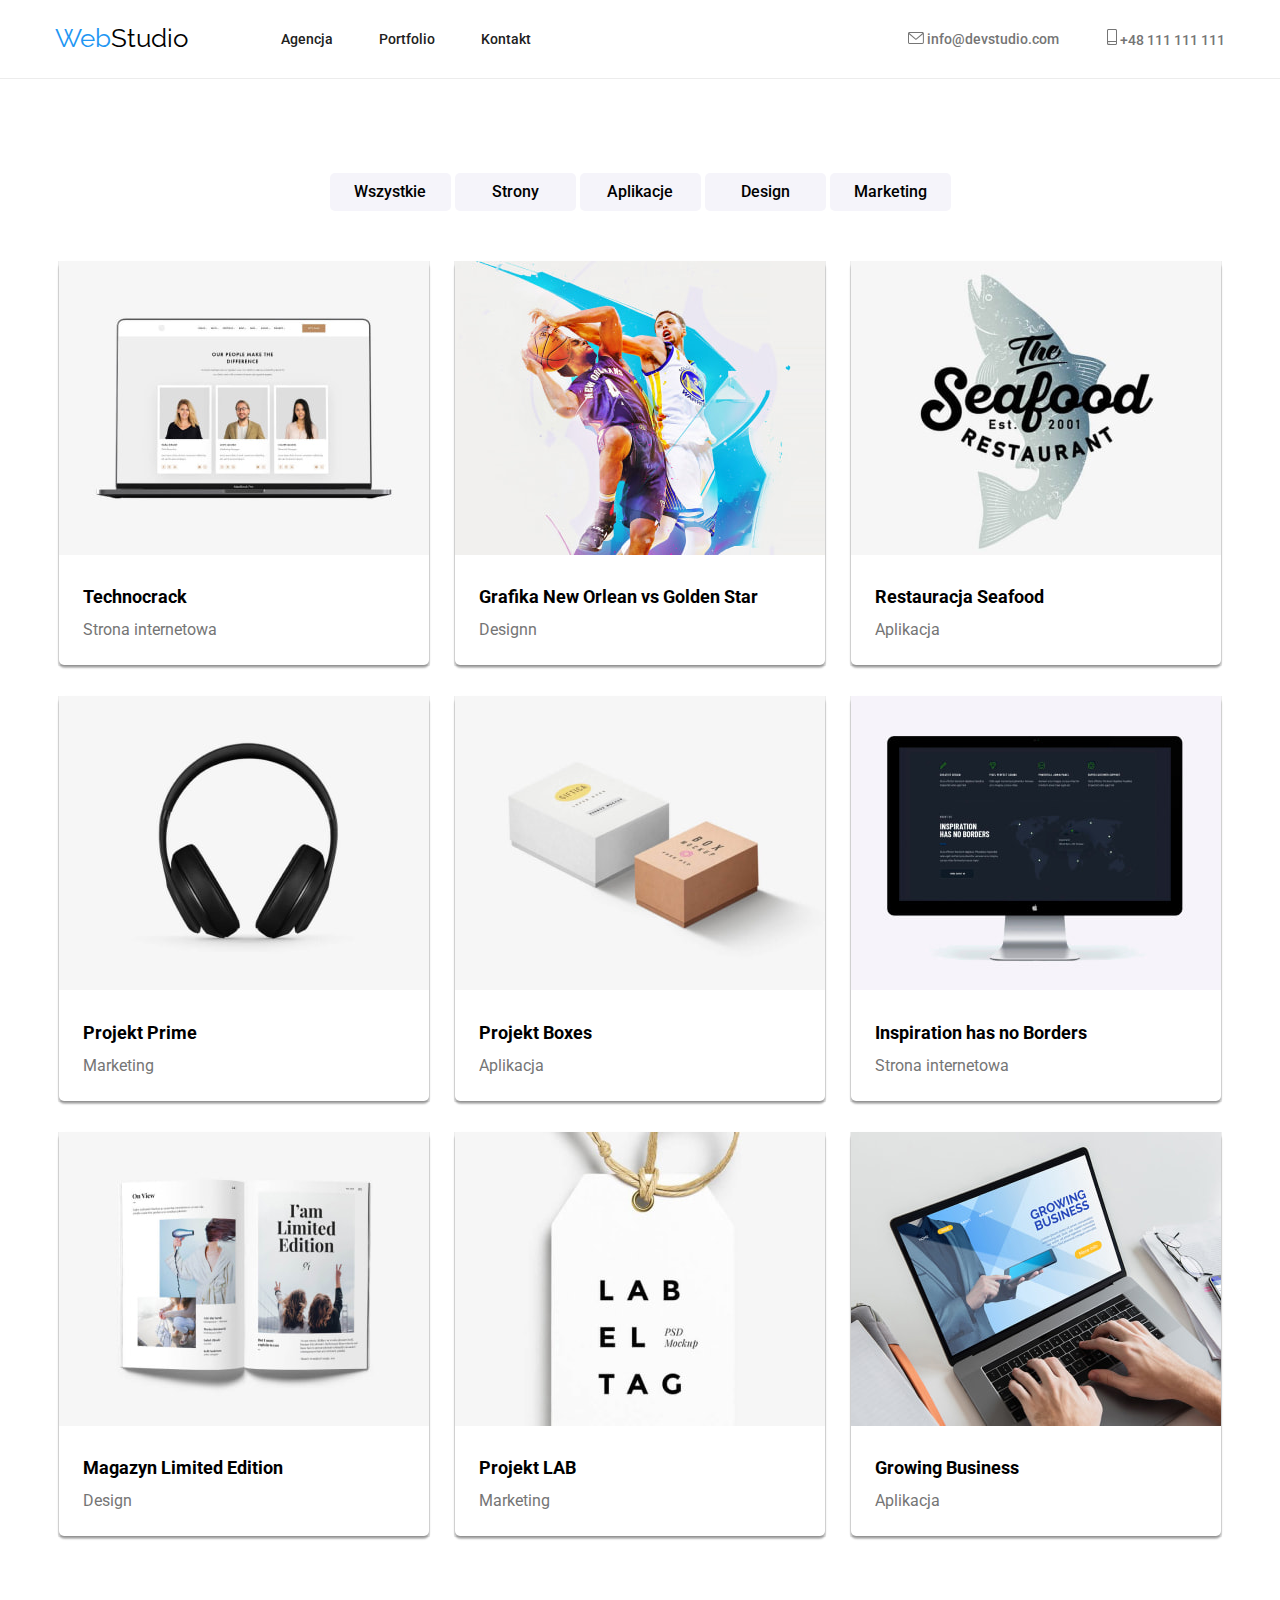
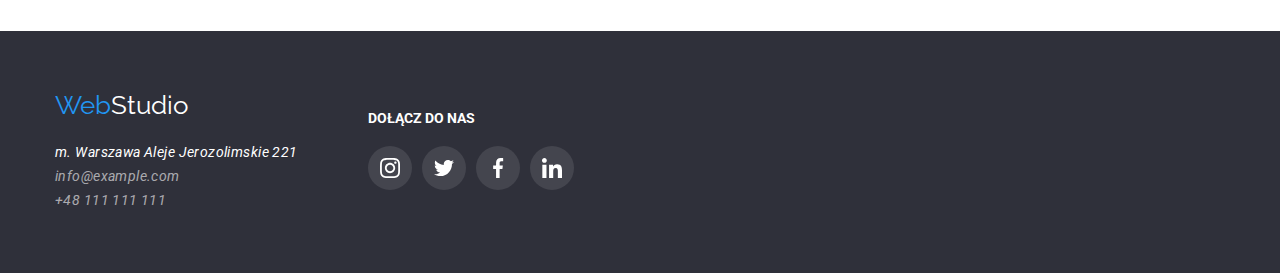
==== portfolio.html @ dc593425 "clone from 04" ====
<!DOCTYPE html>
<html lang="pl">
  <head>
    <title>Portfolio</title>
    <meta charset="UTF-8" />
    <meta http-equiv="X-UA-Compatible" content="IE=edge" />
    <meta name="viewport" content="width=device-width, initial-scale=1.0" />
    <meta name="description" content="WebStudio" />
    <link
      rel="stylesheet"
      href="https://cdnjs.cloudflare.com/ajax/libs/modern-normalize/1.0.0/modern-normalize.min.css"
    />
    <link rel="stylesheet" href="./css/styles.css" />
    <link rel="preconnect" href="https://fonts.googleapis.com" />
    <link rel="preconnect" href="https://fonts.gstatic.com" crossorigin />
    <link
      href="https://fonts.googleapis.com/css2?family=Raleway:wght@700&family=Roboto:wght@400;500;700;900&display=swap"
      rel="stylesheet"
    />
  </head>
  <!--body-->
  <body>
    <header class="header-line">
      <div class="header container">
        <nav class="navi">
          <a class="logo" href="./index.html"><span class="web-color">Web</span>Studio</a>
          <ul class="nav-list">
            <li class="nav-list-item">
              <a class="nav-list-item-link" href="#">Agencja</a>
            </li>
            <li class="nav-list-item">
              <a class="nav-list-item-link" href="./portfolio.html">Portfolio</a>
            </li>
            <li class="nav-list-item">
              <a class="nav-list-item-link" href="#">Kontakt</a>
            </li>
          </ul>
        </nav>
        <ul class="right-up-contact">
          <li class="right-up-contact-list">
            <a href="mailto:info@devstudio.com" class="right-up-contact-list-link">
              <svg class="contact-icon" width="16" height="12">
                <use href="./images/icons.svg#icon-envelope"></use>
              </svg>
              <span>info@devstudio.com</span></a
            >
          </li>
          <li class="right-up-contact-list">
            <a href="tel:48111111111" class="right-up-contact-list-link">
              <svg class="contact-icon" width="10" height="16">
                <use href="./images/icons.svg#icon-phone"></use>
              </svg>
              <span>+48 111 111 111</span></a
            >
          </li>
        </ul>
      </div>
    </header>
    <main class="main">
      <!--PORTFOLIO BUTTONS-->
      <section class="buttons-list">
        <div class="section-buttons">
          <ul>
            <li class="buttons-item">
              <button type="button" class="btn">Wszystkie</button>
            </li>
            <li class="buttons-item">
              <button type="button" class="btn">Strony</button>
            </li>
            <li class="buttons-item">
              <button type="button" class="btn">Aplikacje</button>
            </li>
            <li class="buttons-item">
              <button type="button" class="btn">Design</button>
            </li>
            <li class="buttons-item">
              <button type="button" class="btn">Marketing</button>
            </li>
          </ul>
        </div>
      </section>
      <!--OFFER-->
      <section class="offer container">
        <div class="section-cards">
          <ul class="offer-list">
            <li class="offer-item">
              <figure class="offer-pic">
                <img
                  src="./images/portfolio_img1_technocrack.jpg"
                  width="370"
                  height="294"
                  alt="Technocrack"
                />
                <figcaption class="offer-pic-desc">
                  <h3>Technocrack</h3>
                  <span class="offer-pic-desc-lower">Strona internetowa</span>
                </figcaption>
              </figure>
            </li>
            <li class="offer-item">
              <figure class="offer-pic">
                <img
                  src="./images/portfolio_img2_neworlean.jpg"
                  width="370"
                  height="294"
                  alt="Grafika New Orlean vs Golden Star"
                />
                <figcaption class="offer-pic-desc">
                  <h3>Grafika New Orlean vs Golden Star</h3>
                  <span class="offer-pic-desc-lower">Designn</span>
                </figcaption>
              </figure>
            </li>
            <li class="offer-item">
              <figure class="offer-pic">
                <img
                  src="./images/portfolio_img3_seafood.jpg"
                  width="370"
                  height="294"
                  alt="Restauracja Seafood"
                />
                <figcaption class="offer-pic-desc">
                  <h3>Restauracja Seafood</h3>
                  <span class="offer-pic-desc-lower">Aplikacja</span>
                </figcaption>
              </figure>
            </li>
            <li class="offer-item">
              <figure class="offer-pic">
                <img
                  src="./images/portfolio_img4_headset.jpg"
                  width="370"
                  height="294"
                  alt="Projekt Prime"
                />
                <figcaption class="offer-pic-desc">
                  <h3>Projekt Prime</h3>
                  <span class="offer-pic-desc-lower">Marketing</span>
                </figcaption>
              </figure>
            </li>
            <li class="offer-item">
              <figure class="offer-pic">
                <img
                  src="./images/portfolio_img5_boxes.jpg"
                  width="370"
                  height="294"
                  alt="Projekt Boxes"
                />
                <figcaption class="offer-pic-desc">
                  <h3>Projekt Boxes</h3>
                  <span class="offer-pic-desc-lower">Aplikacja</span>
                </figcaption>
              </figure>
            </li>
            <li class="offer-item">
              <figure class="offer-pic">
                <img
                  src="./images/portfolio_img6_dipslay.jpg"
                  width="370"
                  height="294"
                  alt="Inspiration has no Borders"
                />
                <figcaption class="offer-pic-desc">
                  <h3>Inspiration has no Borders</h3>
                  <span class="offer-pic-desc-lower">Strona internetowa</span>
                </figcaption>
              </figure>
            </li>
            <li class="offer-item">
              <figure class="offer-pic">
                <img
                  src="./images/portfolio_img7_magazine.jpg"
                  width="370"
                  height="294"
                  alt="Magazyn Limited Edition"
                />
                <figcaption class="offer-pic-desc">
                  <h3>Magazyn Limited Edition</h3>
                  <span class="offer-pic-desc-lower">Design</span>
                </figcaption>
              </figure>
            </li>
            <li class="offer-item">
              <figure class="offer-pic">
                <img
                  src="./images/portfolio_img8_label.jpg"
                  width="370"
                  height="294"
                  alt="Projekt LAB"
                />
                <figcaption class="offer-pic-desc">
                  <h3>Projekt LAB</h3>
                  <span class="offer-pic-desc-lower">Marketing</span>
                </figcaption>
              </figure>
            </li>
            <li class="offer-item">
              <figure class="offer-pic">
                <img
                  src="./images/portfolio_img9_laptop.jpg"
                  width="370"
                  height="294"
                  alt="Growing Business"
                />
                <figcaption class="offer-pic-desc">
                  <h3>Growing Business</h3>
                  <span class="offer-pic-desc-lower">Aplikacja</span>
                </figcaption>
              </figure>
            </li>
          </ul>
        </div>
      </section>
    </main>
    <!-----FOOTER----->
    <footer class="footer">
      <div class="footer-content container">
        <div class="footer-address">
          <a class="logo" href="index.html" title="Strona główna"
            ><span class="web-color">Web</span><span class="studio-color">Studio</span></a
          >
          <address>
            <ul class="address-list">
              <li class="address-list-item">
                <span class="address-color">m. Warszawa Aleje Jerozolimskie 221</span>
              </li>
              <li class="address-list-item">
                <a href="mailto:info@example.com" class="address-list-item-link"
                  >info@example.com</a
                >
              </li>
              <li class="address-list-item">
                <a href="tel:+48111111111" class="address-list-item-link">+48 111 111 111</a>
              </li>
            </ul>
          </address>
        </div>
        <div class="footer-soc">
          <span>Dołącz do nas</span>
          <ul class="footer-soc-list">
            <li class="footer-soc-item">
              <a href="#" class="footer-soc-link" target="blank">
                <svg class="footer-soc-icon" width="44" height="44">
                  <use href="./images/icons.svg#icon-instagram"></use>
                </svg>
              </a>
            </li>
            <li class="footer-soc-item">
              <a href="#" class="footer-soc-link" target="blank">
                <svg class="footer-soc-icon" width="44" height="44">
                  <use href="./images/icons.svg#icon-twitter"></use>
                </svg>
              </a>
            </li>
            <li class="footer-soc-item">
              <a href="#" class="footer-soc-link" target="blank">
                <svg class="footer-soc-icon" width="44" height="44">
                  <use href="./images/icons.svg#icon-facebook"></use>
                </svg>
              </a>
            </li>
            <li class="footer-soc-item">
              <a href="#" class="footer-soc-link" target="blank">
                <svg class="footer-soc-icon" width="44" height="44">
                  <use href="./images/icons.svg#icon-linkedin"></use>
                </svg>
              </a>
            </li>
          </ul>
        </div>
      </div>
    </footer>
  </body>
</html>
---- css/styles.css ----
/*--Solid Colors--*/
:root {
  --page-color-background: #e5e5e5;
  --page-color-white: #ffffff;
  --page-color-black: #212121;
  --page-color-blue: #2196f3;
  --page-color-grey: #757575;
  --page-color-back: #2f303a;
  --page-color-team: #f5f4fa;
  --page-color-borbox: #eeeeee;
  --page-color-lgrey: #afb1b8;
}

/*--Global Styles--*/
*,
::after,
::before {
  margin: 0;
  padding: 0;
  box-sizing: border-box;
}

body {
  font-family: 'Roboto', sans-serif;
  width: 100%;
  font-size: 100%;
  max-width: 1600px;
  margin: 0 auto;
}

.container {
  width: 100%;
  max-width: 1200px;
  margin: auto;
  padding: 0 15px;
}

.header {
  display: flex;
  justify-content: space-between;
  align-items: center;
  padding-top: 24px;
  padding-bottom: 24px;
}
.header-line {
  border-bottom: solid 1px #ececec;
}

.navi {
  display: flex;
}

.section {
  padding-top: 94px;
  padding-bottom: 94px;
}
.section-buttons {
  padding-top: 94px;
}

/*-----FOOTER-----*/
.footer {
  background-color: var(--page-color-back);
  padding-top: 60px;
  padding-bottom: 60px;
}
.footer-content {
  display: flex;
  flex-direction: row;
  align-items: center;
}

.address-list {
  padding-top: 20px;
  padding-left: 0px;
  text-decoration: none;
}

.address-list-item {
  list-style: none;
  text-decoration: none;
  font-size: 14px;
  line-height: 171%;
  letter-spacing: 0.03em;
}
.address-list-item-link {
  color: rgba(255, 255, 255, 0.6);
  text-decoration: none;
}
.address-list-item-link:hover,
.address-list-item-link:focus,
.address-list-item-link:active {
  color: var(--brand-color-white);
}

.footer-soc {
  margin-left: 70px;
}
.footer-soc > span {
  font-size: 14px;
  font-weight: 700;
  line-height: 16px;
  text-transform: uppercase;
  color: var(--page-color-white);
  display: inline-block;
  margin-bottom: 20px;
}

.footer-soc-list {
  display: flex;
  justify-content: space-between;
  gap: 10px;
}
.footer-soc-link {
  color: var(--page-color-back);
}
.footer-soc-item {
  list-style: none;
}

.footer-soc-icon {
  fill: var(--page-color-white);
  background-color: rgba(255, 255, 255, 0.1);
  border-radius: 50%;
}

.footer-soc-icon:hover {
  fill: var(--page-color-white);
  background-color: var(--page-color-blue);
  border-radius: 50%;
}

/*-----WEBSTUDIO-----*/
.logo {
  display: flex;
  font-family: 'Raleway', sans-serif;
  font-size: 26px;
  margin-right: 93px;
  color: #000;
  text-decoration: none;
}
/*-----STATIC COLOR CLASSES-----*/
.web-color {
  color: var(--page-color-blue);
}
.studio-color {
  color: var(--page-color-white);
}
.address-color {
  color: var(--page-color-white);
}

/*-----NAV-----*/
.nav-list {
  display: flex;
  flex-wrap: wrap;
  align-items: center;
}

.nav-list-item {
  margin-right: 46px;
  display: inline;
}

.nav-list-item-link {
  font-size: 14px;
  font-weight: 500;
  text-decoration: none;
  color: var(--page-color-black);
}

.nav-list-item-link:hover,
.nav-list-item-link:focus,
.nav-list-item-link:active {
  color: var(--page-color-blue);
}

/*-----RIGHT-UP-CONTACT-----*/
.right-up-contact {
  display: flex;
  align-items: center;
  flex-wrap: wrap;
}

.right-up-contact-list {
  margin-right: 48px;
  display: inline;
}

.right-up-contact-list:last-child {
  margin-right: 0;
}

.right-up-contact-list-link {
  font-size: 14px;
  font-weight: 500;
  text-decoration: none;
  color: var(--page-color-grey);
  fill: var(--page-color-grey);
}

.right-up-contact-list-link:hover,
.right-up-contact-list-link:focus,
.right-up-contact-list-link:active {
  color: var(--page-color-blue);
}

/*-----MOTTO-----*/
.motto {
  padding: 200px 0px 280px 0px;
  background-color: var(--page-color-back);
  background-image: linear-gradient(rgba(47, 47, 57, 0.4), rgba(47, 47, 57, 0.4)),
    url(../images/img_motto.jpg);
  display: flex;
  justify-content: center;
  align-items: center;
}
.motto-frame {
  text-align: center;
  width: 696px;
  height: 120px;
}
.motto-text {
  font-size: 44px;
  font-weight: 900;
  line-height: 136%;
  letter-spacing: 0.06;
  color: var(--page-color-white);
  margin-bottom: 50px;
}
.motto-button {
  font-size: 16px;
  font-weight: 700;
  text-align: center;
  width: 200px;
  height: 50px;
  cursor: pointer;
  border: none;
  border-radius: 5px;
  color: var(--page-color-white);
  background-color: var(--page-color-blue);
}
.motto-button:hover,
.motto-button:focus,
.motto-button:active {
  color: var(--page-color-black);
}

/*----- DESCRIPTION -----*/
.description {
  padding-left: 0;
  padding-right: 0;
}
.description-item {
  display: inline-block;
  width: 270px;
  margin: 0px 20px 0px 0px;
  padding-left: 0;
  padding-right: 0;
}
.description-item:last-child {
  margin-right: 0px;
}
.description-icon {
  display: flex;
  justify-content: center;
  padding-top: 25px;
  padding-bottom: 25px;
  background-color: var(--page-color-team);
}

.description-title {
  margin-top: 30px;
  font-size: 16px;
  text-transform: uppercase;
  margin-bottom: 10px;
}
.decription-text {
  font-size: 14px;
  line-height: 171%;
  letter-spacing: 0.03em;
  color: var(--page-color-grey);
}

/*-----WHAT WE DO-----*/
.whatwedo {
  text-align: center;
  padding-left: 0;
  padding-right: 0;
}

.whatwedo-title {
  font-size: 36px;
  font-weight: 700;
  line-height: 42px;
  text-align: center;
  letter-spacing: 0.03em;
  margin-bottom: 50px;
}
.whatwedo-list {
  display: flex;
  flex-wrap: wrap;
  justify-content: space-between;
}

.whatwedo-item {
  display: inline-block;
  margin-right: 0px;
}
.whatwedo-item:last-child {
  margin-right: 0px;
}
/*-----TEAM-----*/
.team {
  background-color: var(--page-color-team);
  text-align: center;
}
.team-title {
  font-size: 36px;
  font-weight: 700;
  line-height: 42px;
  text-align: center;
  letter-spacing: 0.03em;
  margin-bottom: 50px;
}
.team-list {
  display: flex;
  flex-wrap: wrap;
  justify-content: center;
  gap: 30px;
}
.team-item-pic {
  display: inline;
  width: 270px;
  height: 420px;
  box-shadow: 0px 2px 3px rgba(0, 0, 0, 0.1), 0px 2px 2px rgba(0, 0, 0, 0.15),
    0px 3px 2px rgba(0, 0, 0, 0.2);
  border-radius: 5px;
}

.team-member {
  font-size: 16px;
  font-weight: 500;
  line-height: 19px;
  text-align: center;
  letter-spacing: 0.03em;
  margin-top: 30px;
  margin-bottom: 10px;
}
.team-member-desc {
  font-size: 16px;
  line-height: 19px;
  text-align: center;
  letter-spacing: 0.03em;
  color: var(--page-color-grey);
  display: inline-block;
  padding-bottom: 16px;
}
.team-soc-icon {
  fill: var(--page-color-lgrey);
  padding-bottom: 0px;
}
.team-soc-link {
  color: var(--page-color-white);
}

.team-soc-icon:hover {
  fill: var(--page-color-white);
  background-color: var(--page-color-blue);
  border-radius: 50%;
}

.team-member:hover,
.team-member:focus,
.team-member:active {
  color: var(--page-color-blue);
}
.team-member-desc:hover,
.team-member-desc:focus,
.team-member-desc:active {
  color: var(--page-color-blue);
}

/*--------------CUSTOMER------------------------------*/
.customer {
  text-align: center;
}

.customer-title {
  font-size: 36px;
  font-weight: 700;
  line-height: 42px;
  text-align: center;
  letter-spacing: 0.03em;
  margin-bottom: 50px;
}

.customer-list {
  list-style-type: none;
  display: flex;
  justify-content: center;
  align-items: center;
  gap: 30px;
}
.customer-list-item {
  display: flex;
  justify-content: center;
  align-items: center;
  border-radius: 5px;
  border: 1px solid var(--page-color-lgrey);
}
.customer-ico {
  fill: var(--page-color-lgrey);
}

.customer-list-item:hover {
  border: 1px solid var(--page-color-blue);
}
.customer-list-item:hover .customer-ico {
  fill: var(--page-color-blue);
}

/*--------------PORTFOLIO-----------------------------*/
.buttons-list {
  display: flex;
  flex-wrap: wrap;
  justify-content: center;
  padding-bottom: 50px;
}
.buttons-item {
  display: inline;
}
.btn {
  font-size: 16px;
  font-weight: 500;
  text-align: center;
  width: 121px;
  height: 38px;
  cursor: pointer;
  border: none;
  border-radius: 5px;
  background-color: var(--page-color-team);
}
.btn:hover {
  background-color: var(--page-color-blue);
  color: var(--page-color-white);
  box-shadow: 0px 1px 1px rgba(0, 0, 0, 0.12), 0px 4px 4px rgba(0, 0, 0, 0.06),
    1px 4px 6px rgba(0, 0, 0, 0.16);
}
.btn:focus,
.btn:active {
  background-color: var(--page-color-blue);
  color: var(--page-color-white);
}

.offer {
  background-color: var(--page-color-white);
}
.offer-list {
  display: flex;
  flex-wrap: wrap;
  justify-content: center;
  row-gap: 30px;
  column-gap: 24px;
  padding-bottom: 94px;
}

.offer-item {
  list-style: none;
  border-bottom: 1px solid var(--page-color-borbox);
  border-left: 1px solid var(--page-color-borbox);
  border-right: 1px solid var(--page-color-borbox);
}
.offer-item:hover {
  box-shadow: 0px 1px 1px rgba(0, 0, 0, 0.12), 0px 4px 4px rgba(0, 0, 0, 0.06),
    1px 4px 6px rgba(0, 0, 0, 0.16);
}
.offer-list:last-child {
  margin-right: 0px;
}
.offer-pic {
  box-shadow: 0px 2px 3px rgba(0, 0, 0, 0.1), 0px 2px 2px rgba(0, 0, 0, 0.15),
    0px 3px 2px rgba(0, 0, 0, 0.2);
  border-radius: 5px;
}
.offer-pic-desc > h3 {
  font-size: 18px;
  font-weight: 700;
  line-height: 36px;
  background-color: var(--page-color-white);
  margin-left: 24px;
  padding-top: 20px;
}
.offer-pic-desc-lower {
  font-size: 16px;
  line-height: 30px;
  color: var(--page-color-grey);
  margin-left: 24px;
  display: inline-block;
  margin-bottom: 20px;
}
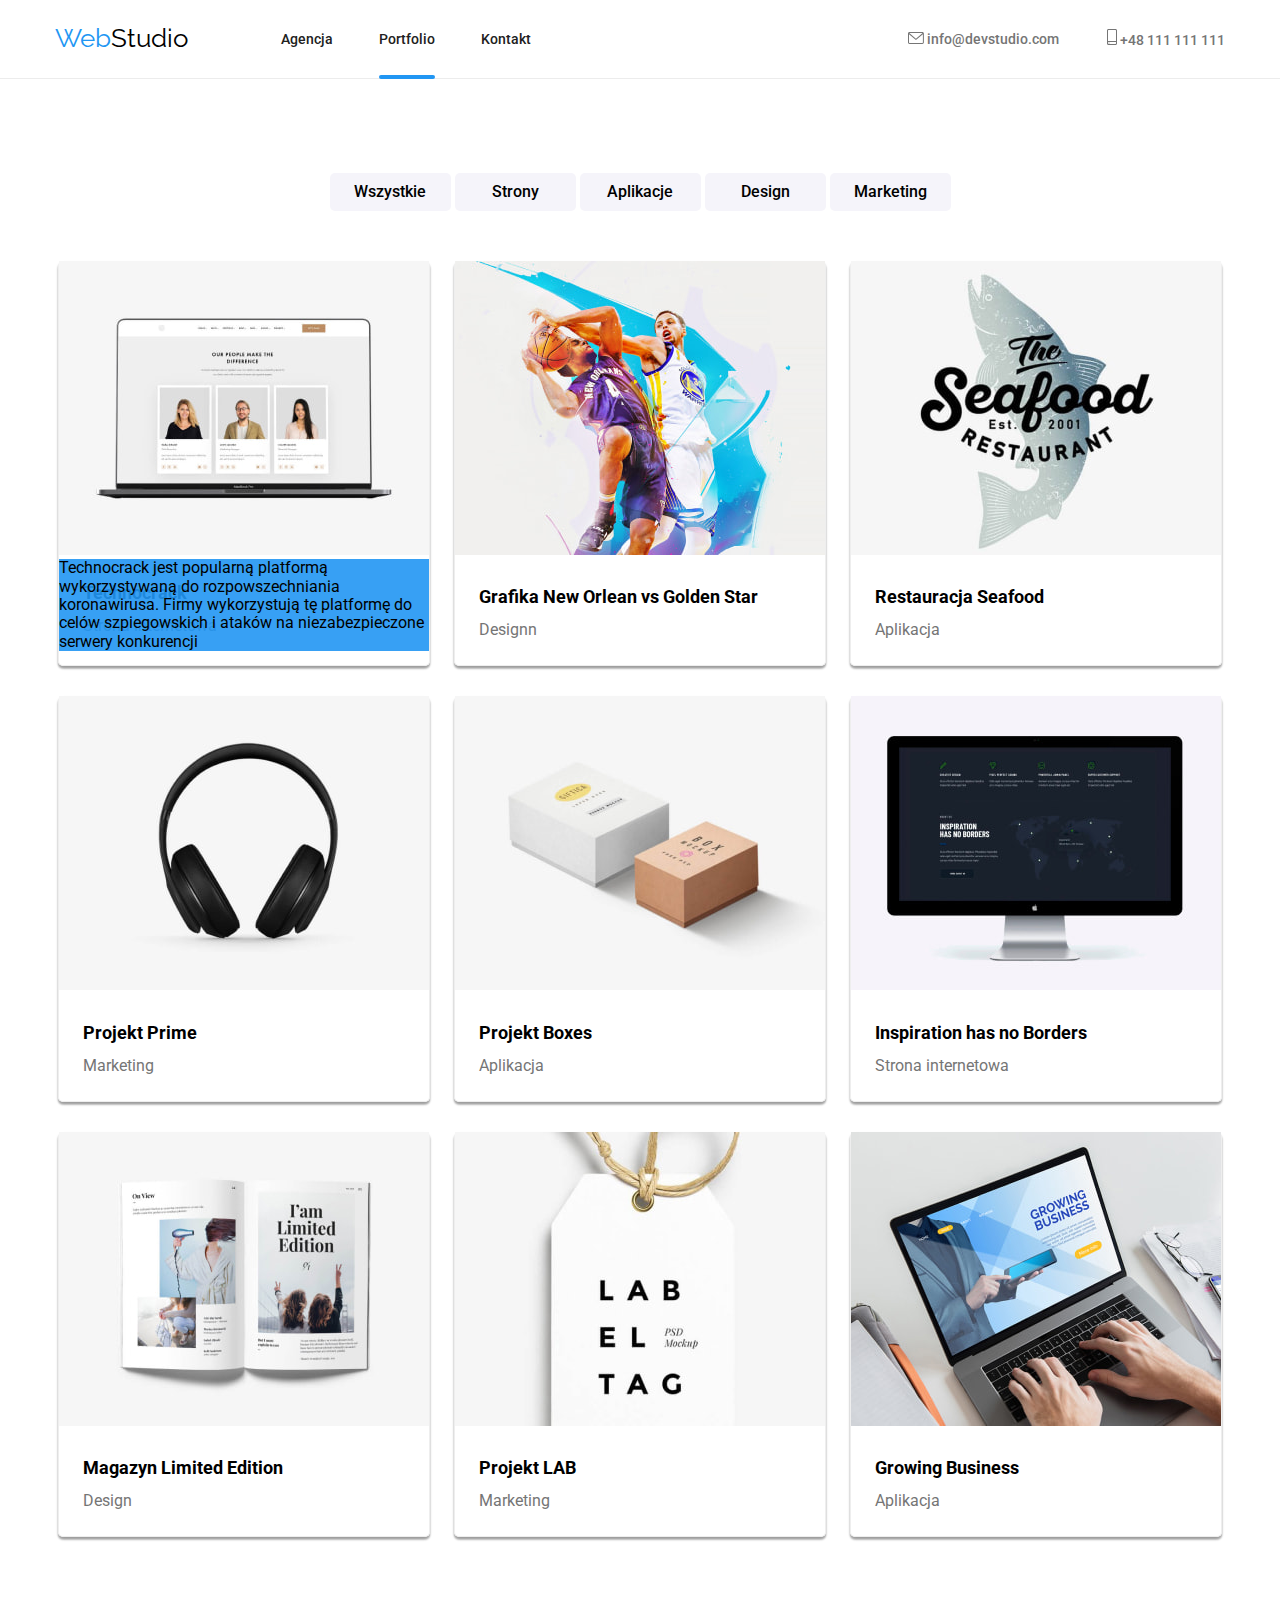
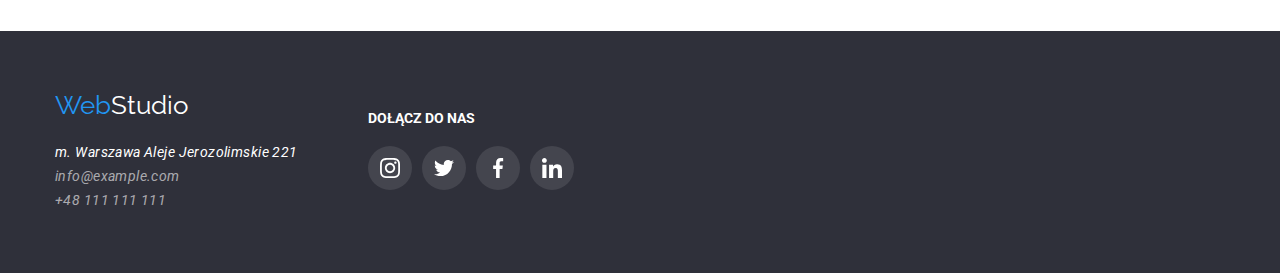
==== commit 8a779d0c: "add modal + transitions + backlights" ====
--- a/portfolio.html
+++ b/portfolio.html
@@ -26,10 +26,10 @@
           <a class="logo" href="./index.html"><span class="web-color">Web</span>Studio</a>
           <ul class="nav-list">
             <li class="nav-list-item">
-              <a class="nav-list-item-link" href="#">Agencja</a>
+              <a class="nav-list-item-link" href="./index.html">Agencja</a>
             </li>
             <li class="nav-list-item">
-              <a class="nav-list-item-link" href="./portfolio.html">Portfolio</a>
+              <a class="nav-list-item-link backlight-item" href="./portfolio.html">Portfolio</a>
             </li>
             <li class="nav-list-item">
               <a class="nav-list-item-link" href="#">Kontakt</a>
@@ -85,12 +85,21 @@
           <ul class="offer-list">
             <li class="offer-item">
               <figure class="offer-pic">
-                <img
-                  src="./images/portfolio_img1_technocrack.jpg"
-                  width="370"
-                  height="294"
-                  alt="Technocrack"
-                />
+                <div class="offer-pic-box">
+                  <img
+                    src="./images/portfolio_img1_technocrack.jpg"
+                    width="370"
+                    height="294"
+                    alt="Technocrack"
+                  />
+                  <div class="offer-pic-desc-slide">
+                    <p>
+                      Technocrack jest popularną platformą wykorzystywaną do rozpowszechniania
+                      koronawirusa. Firmy wykorzystują tę platformę do celów szpiegowskich i ataków
+                      na niezabezpieczone serwery konkurencji
+                    </p>
+                  </div>
+                </div>
                 <figcaption class="offer-pic-desc">
                   <h3>Technocrack</h3>
                   <span class="offer-pic-desc-lower">Strona internetowa</span>
--- a/css/styles.css
+++ b/css/styles.css
@@ -86,11 +86,14 @@
 .address-list-item-link {
   color: rgba(255, 255, 255, 0.6);
   text-decoration: none;
+  transition-property: var(--page-color-black), var(--page-color-white);
+  transition-duration: 0.25s;
+  transition-timing-function: cubic-bezier(0.4, 0, 0.2, 1);
 }
 .address-list-item-link:hover,
 .address-list-item-link:focus,
 .address-list-item-link:active {
-  color: var(--brand-color-white);
+  color: var(--page-color-white);
 }
 
 .footer-soc {
@@ -122,6 +125,9 @@
   fill: var(--page-color-white);
   background-color: rgba(255, 255, 255, 0.1);
   border-radius: 50%;
+  transition-property: var(--page-color-black), var(--page-color-white);
+  transition-duration: 0.25s;
+  transition-timing-function: cubic-bezier(0.4, 0, 0.2, 1);
 }
 
 .footer-soc-icon:hover {
@@ -167,6 +173,22 @@
   font-weight: 500;
   text-decoration: none;
   color: var(--page-color-black);
+  transition-property: var(--page-color-black), var(--page-color-white);
+  transition-duration: 0.25s;
+  transition-timing-function: cubic-bezier(0.4, 0, 0.2, 1);
+}
+.backlight-item {
+  position: relative;
+}
+.backlight-item::after {
+  content: '';
+  position: absolute;
+  display: block;
+  width: 100%;
+  height: 4px;
+  background-color: var(--page-color-blue);
+  border-radius: 4px;
+  margin-top: 27px;
 }
 
 .nav-list-item-link:hover,
@@ -197,6 +219,9 @@
   text-decoration: none;
   color: var(--page-color-grey);
   fill: var(--page-color-grey);
+  transition-property: var(--page-color-black), var(--page-color-white);
+  transition-duration: 0.25s;
+  transition-timing-function: cubic-bezier(0.4, 0, 0.2, 1);
 }
 
 .right-up-contact-list-link:hover,
@@ -236,14 +261,58 @@
   height: 50px;
   cursor: pointer;
   border: none;
-  border-radius: 5px;
+  border-radius: 4px;
   color: var(--page-color-white);
   background-color: var(--page-color-blue);
-}
-.motto-button:hover,
+  box-shadow: 0px 4px 4px rgba(0, 0, 0, 0.15);
+  transition-property: var(--page-color-black), var(--page-color-white);
+  transition-duration: 0.25s;
+  transition-timing-function: cubic-bezier(0.4, 0, 0.2, 1);
+}
+.motto-button:hover {
+  color: var(--page-color-blue);
+  background-color: var(--page-color-white);
+}
 .motto-button:focus,
 .motto-button:active {
-  color: var(--page-color-black);
+  color: var(--page-color-white);
+}
+.modal {
+  width: 528px;
+  height: 581px;
+  background-color: var(--page-color-white);
+  position: absolute;
+  box-shadow: 0px 1px 3px rgba(0, 0, 0, 0.12), 0px 1px 1px rgba(0, 0, 0, 0.14),
+    0px 2px 1px rgba(0, 0, 0, 0.2);
+  border-radius: 4px;
+}
+.modal-close-btn {
+  position: absolute;
+  width: 30px;
+  height: 30px;
+  top: 8px;
+  right: 8px;
+  background-color: var(--page-color-white);
+  border: solid 1px rgba(0, 0, 0, 0.1);
+  border-radius: 50%;
+  cursor: pointer;
+}
+.is-hidden {
+  pointer-events: none;
+  visibility: hidden;
+  opacity: 0;
+  transform: translateX(-50%) translateY(-50%) scale(0) rotate(0deg) skew(40deg, 40deg);
+}
+.backdrop {
+  width: 100%;
+  height: 100%;
+  top: 0px;
+  left: 0px;
+  background-color: rgba(0, 0, 0, 0.2);
+  position: fixed;
+  display: flex;
+  justify-content: center;
+  padding-top: 221px;
 }
 
 /*----- DESCRIPTION -----*/
@@ -306,6 +375,20 @@
 .whatwedo-item {
   display: inline-block;
   margin-right: 0px;
+  position: relative;
+}
+.whatwedo-item-desc {
+  background-color: rgba(47, 48, 58, 0.8);
+  color: var(--page-color-white);
+  font-size: 14px;
+  font-weight: 700;
+  display: block;
+  width: 370px;
+  height: 70px;
+  padding: 27px 0px;
+  text-transform: uppercase;
+  position: relative;
+  top: -74px;
 }
 .whatwedo-item:last-child {
   margin-right: 0px;
@@ -346,6 +429,9 @@
   letter-spacing: 0.03em;
   margin-top: 30px;
   margin-bottom: 10px;
+  transition-property: var(--page-color-black), var(--page-color-white);
+  transition-duration: 0.25s;
+  transition-timing-function: cubic-bezier(0.4, 0, 0.2, 1);
 }
 .team-member-desc {
   font-size: 16px;
@@ -355,10 +441,16 @@
   color: var(--page-color-grey);
   display: inline-block;
   padding-bottom: 16px;
+  transition-property: var(--page-color-black), var(--page-color-white);
+  transition-duration: 0.25s;
+  transition-timing-function: cubic-bezier(0.4, 0, 0.2, 1);
 }
 .team-soc-icon {
   fill: var(--page-color-lgrey);
   padding-bottom: 0px;
+  transition-property: var(--page-color-black), var(--page-color-white);
+  transition-duration: 0.25s;
+  transition-timing-function: cubic-bezier(0.4, 0, 0.2, 1);
 }
 .team-soc-link {
   color: var(--page-color-white);
@@ -411,6 +503,9 @@
 }
 .customer-ico {
   fill: var(--page-color-lgrey);
+  transition-property: var(--page-color-black), var(--page-color-white);
+  transition-duration: 0.25s;
+  transition-timing-function: cubic-bezier(0.4, 0, 0.2, 1);
 }
 
 .customer-list-item:hover {
@@ -470,6 +565,12 @@
   border-bottom: 1px solid var(--page-color-borbox);
   border-left: 1px solid var(--page-color-borbox);
   border-right: 1px solid var(--page-color-borbox);
+  transition-property: box-shadow;
+  transition-duration: 250ms;
+  transition-timing-function: cubic-bezier(0.4, 0, 0.2, 1);
+  border-radius: 5px;
+  box-shadow: 0px 2px 3px rgba(0, 0, 0, 0.1), 0px 2px 2px rgba(0, 0, 0, 0.15),
+    0px 3px 2px rgba(0, 0, 0, 0.2);
 }
 .offer-item:hover {
   box-shadow: 0px 1px 1px rgba(0, 0, 0, 0.12), 0px 4px 4px rgba(0, 0, 0, 0.06),
@@ -479,9 +580,18 @@
   margin-right: 0px;
 }
 .offer-pic {
-  box-shadow: 0px 2px 3px rgba(0, 0, 0, 0.1), 0px 2px 2px rgba(0, 0, 0, 0.15),
-    0px 3px 2px rgba(0, 0, 0, 0.2);
-  border-radius: 5px;
+}
+.offer-pic-box {
+  position: relative;
+  width: 370px;
+  height: 294px;
+  overflow: visible;
+}
+.offer-pic-desc-slide {
+  position: absolute;
+  display: flex;
+  align-items: center;
+  background-color: rgba(33, 150, 243, 0.9);
 }
 .offer-pic-desc > h3 {
   font-size: 18px;
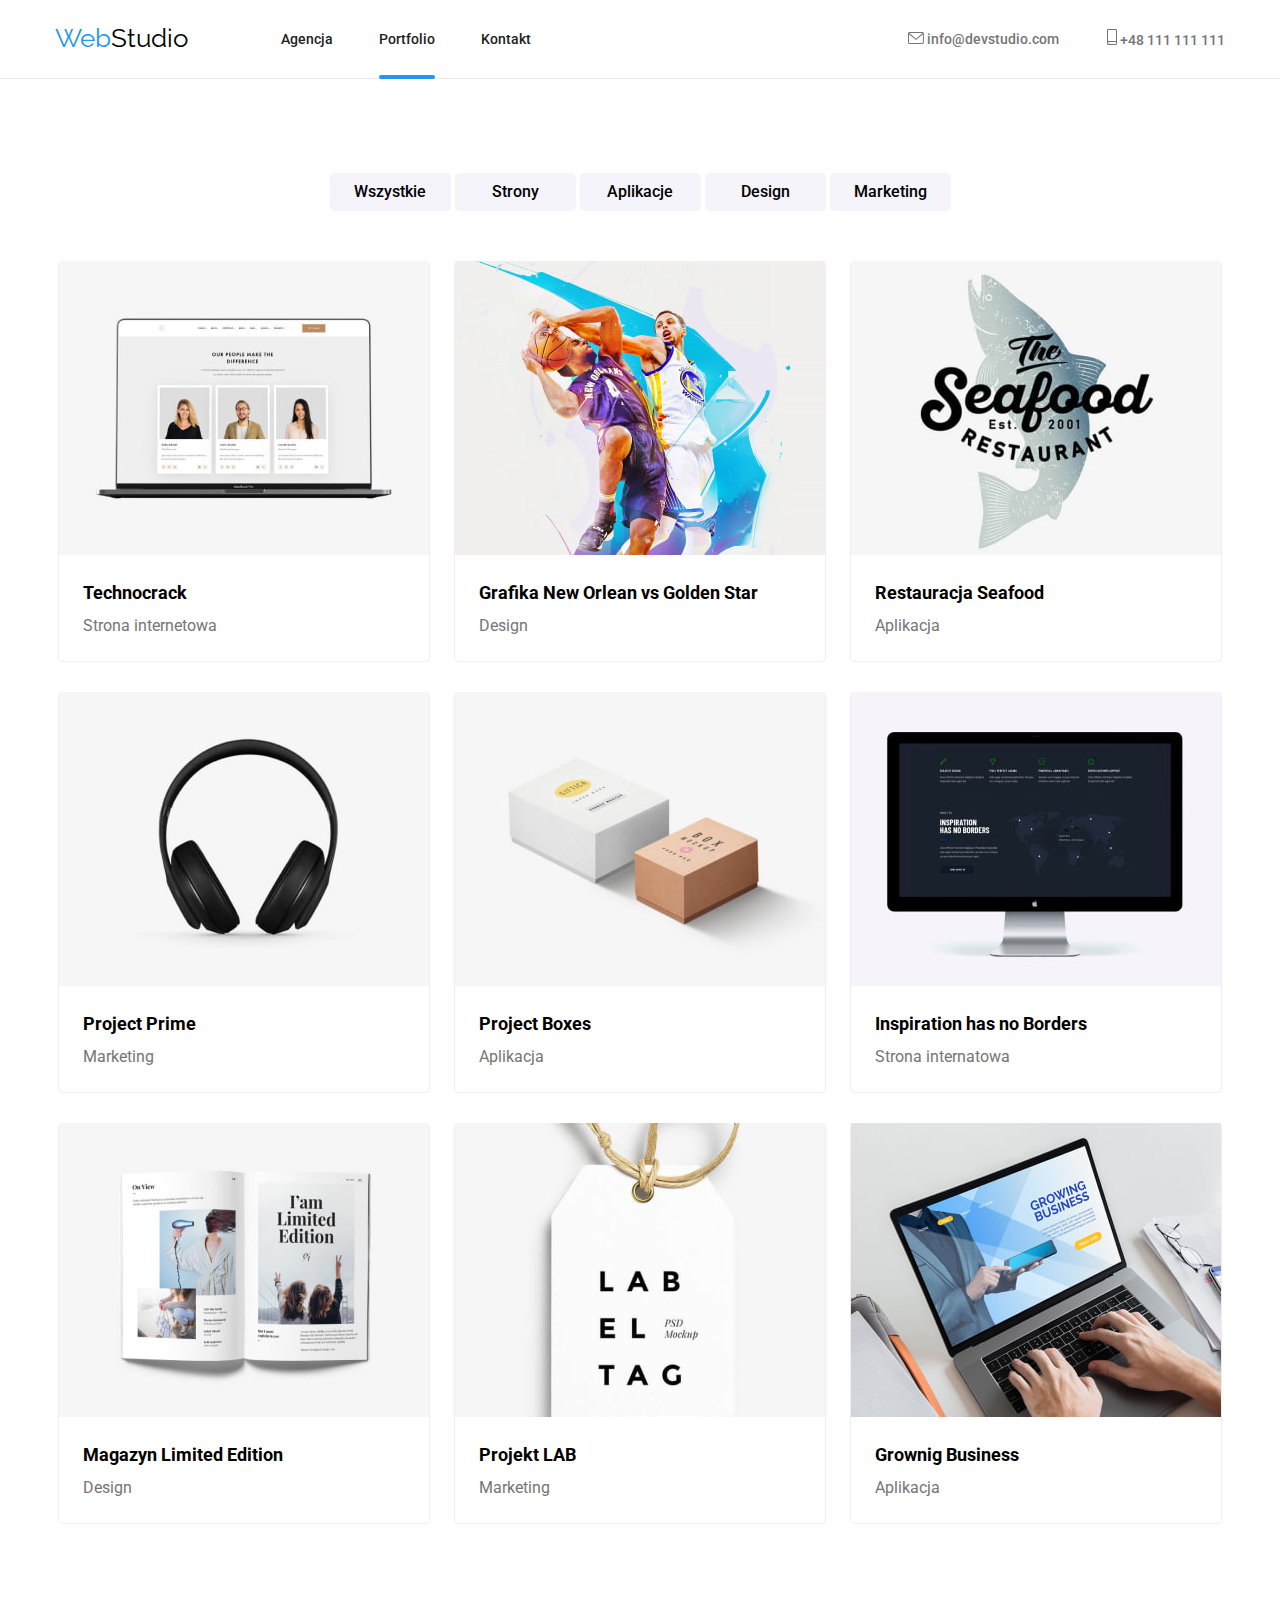
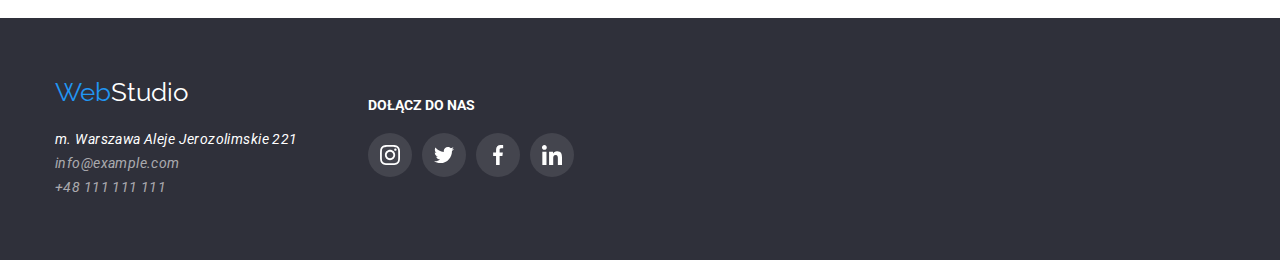
==== commit df3bbe91: "end editing - final" ====
--- a/portfolio.html
+++ b/portfolio.html
@@ -83,16 +83,17 @@
       <section class="offer container">
         <div class="section-cards">
           <ul class="offer-list">
-            <li class="offer-item">
-              <figure class="offer-pic">
-                <div class="offer-pic-box">
+            <!-- TECHNOCRACK -->
+            <li class="offer-item">
+              <figure>
+                <div class="offer-pic">
                   <img
                     src="./images/portfolio_img1_technocrack.jpg"
                     width="370"
                     height="294"
                     alt="Technocrack"
                   />
-                  <div class="offer-pic-desc-slide">
+                  <div class="offer-pic-box">
                     <p>
                       Technocrack jest popularną platformą wykorzystywaną do rozpowszechniania
                       koronawirusa. Firmy wykorzystują tę platformę do celów szpiegowskich i ataków
@@ -106,114 +107,202 @@
                 </figcaption>
               </figure>
             </li>
-            <li class="offer-item">
-              <figure class="offer-pic">
-                <img
-                  src="./images/portfolio_img2_neworlean.jpg"
-                  width="370"
-                  height="294"
-                  alt="Grafika New Orlean vs Golden Star"
-                />
+            <!-- GRAFIKA NEW ORLEAN -->
+            <li class="offer-item">
+              <figure>
+                <div class="offer-pic">
+                  <img
+                    src="./images/portfolio_img2_neworlean.jpg"
+                    width="370"
+                    height="294"
+                    alt="Grafika New Orlean vs Golden Star"
+                  />
+                  <div class="offer-pic-box">
+                    <p>
+                      Lorem Ipsum is simply dummy text of the printing and typesetting industry.
+                      Lorem Ipsum has been the industry's standard dummy text ever since the 1500s,
+                      when an unknown printer took a galley of type and scrambled it to make a type
+                      specimen book.
+                    </p>
+                  </div>
+                </div>
                 <figcaption class="offer-pic-desc">
                   <h3>Grafika New Orlean vs Golden Star</h3>
-                  <span class="offer-pic-desc-lower">Designn</span>
-                </figcaption>
-              </figure>
-            </li>
-            <li class="offer-item">
-              <figure class="offer-pic">
-                <img
-                  src="./images/portfolio_img3_seafood.jpg"
-                  width="370"
-                  height="294"
-                  alt="Restauracja Seafood"
-                />
+                  <span class="offer-pic-desc-lower">Design</span>
+                </figcaption>
+              </figure>
+            </li>
+            <!-- RESTAURACJA SEAFOOD -->
+            <li class="offer-item">
+              <figure>
+                <div class="offer-pic">
+                  <img
+                    src="./images/portfolio_img3_seafood.jpg"
+                    width="370"
+                    height="294"
+                    alt="Restauracja Seafood"
+                  />
+                  <div class="offer-pic-box">
+                    <p>
+                      Lorem Ipsum is simply dummy text of the printing and typesetting industry.
+                      Lorem Ipsum has been the industry's standard dummy text ever since the 1500s,
+                      when an unknown printer took a galley of type and scrambled it to make a type
+                      specimen book.
+                    </p>
+                  </div>
+                </div>
                 <figcaption class="offer-pic-desc">
                   <h3>Restauracja Seafood</h3>
                   <span class="offer-pic-desc-lower">Aplikacja</span>
                 </figcaption>
               </figure>
             </li>
-            <li class="offer-item">
-              <figure class="offer-pic">
-                <img
-                  src="./images/portfolio_img4_headset.jpg"
-                  width="370"
-                  height="294"
-                  alt="Projekt Prime"
-                />
-                <figcaption class="offer-pic-desc">
-                  <h3>Projekt Prime</h3>
+            <!-- PROJEKT PRIME -->
+            <li class="offer-item">
+              <figure>
+                <div class="offer-pic">
+                  <img
+                    src="./images/portfolio_img4_headset.jpg"
+                    width="370"
+                    height="294"
+                    alt="Project Prime"
+                  />
+                  <div class="offer-pic-box">
+                    <p>
+                      Lorem Ipsum is simply dummy text of the printing and typesetting industry.
+                      Lorem Ipsum has been the industry's standard dummy text ever since the 1500s,
+                      when an unknown printer took a galley of type and scrambled it to make a type
+                      specimen book.
+                    </p>
+                  </div>
+                </div>
+                <figcaption class="offer-pic-desc">
+                  <h3>Project Prime</h3>
                   <span class="offer-pic-desc-lower">Marketing</span>
                 </figcaption>
               </figure>
             </li>
-            <li class="offer-item">
-              <figure class="offer-pic">
-                <img
-                  src="./images/portfolio_img5_boxes.jpg"
-                  width="370"
-                  height="294"
-                  alt="Projekt Boxes"
-                />
-                <figcaption class="offer-pic-desc">
-                  <h3>Projekt Boxes</h3>
+            <!-- PROJEKT BOXES -->
+            <li class="offer-item">
+              <figure>
+                <div class="offer-pic">
+                  <img
+                    src="./images/portfolio_img5_boxes.jpg"
+                    width="370"
+                    height="294"
+                    alt="Project Boxes"
+                  />
+                  <div class="offer-pic-box">
+                    <p>
+                      Lorem Ipsum is simply dummy text of the printing and typesetting industry.
+                      Lorem Ipsum has been the industry's standard dummy text ever since the 1500s,
+                      when an unknown printer took a galley of type and scrambled it to make a type
+                      specimen book.
+                    </p>
+                  </div>
+                </div>
+                <figcaption class="offer-pic-desc">
+                  <h3>Project Boxes</h3>
                   <span class="offer-pic-desc-lower">Aplikacja</span>
                 </figcaption>
               </figure>
             </li>
-            <li class="offer-item">
-              <figure class="offer-pic">
-                <img
-                  src="./images/portfolio_img6_dipslay.jpg"
-                  width="370"
-                  height="294"
-                  alt="Inspiration has no Borders"
-                />
+            <!-- INSPIRATIONS HAS NO BORDERS -->
+            <li class="offer-item">
+              <figure>
+                <div class="offer-pic">
+                  <img
+                    src="./images/portfolio_img6_dipslay.jpg"
+                    width="370"
+                    height="294"
+                    alt="Inspiration has no Borders"
+                  />
+                  <div class="offer-pic-box">
+                    <p>
+                      Lorem Ipsum is simply dummy text of the printing and typesetting industry.
+                      Lorem Ipsum has been the industry's standard dummy text ever since the 1500s,
+                      when an unknown printer took a galley of type and scrambled it to make a type
+                      specimen book.
+                    </p>
+                  </div>
+                </div>
                 <figcaption class="offer-pic-desc">
                   <h3>Inspiration has no Borders</h3>
-                  <span class="offer-pic-desc-lower">Strona internetowa</span>
-                </figcaption>
-              </figure>
-            </li>
-            <li class="offer-item">
-              <figure class="offer-pic">
-                <img
-                  src="./images/portfolio_img7_magazine.jpg"
-                  width="370"
-                  height="294"
-                  alt="Magazyn Limited Edition"
-                />
+                  <span class="offer-pic-desc-lower">Strona internatowa</span>
+                </figcaption>
+              </figure>
+            </li>
+            <!-- MAGAZYN LIMITED EDITION -->
+            <li class="offer-item">
+              <figure>
+                <div class="offer-pic">
+                  <img
+                    src="./images/portfolio_img7_magazine.jpg"
+                    width="370"
+                    height="294"
+                    alt="Magazyn Limited Edition"
+                  />
+                  <div class="offer-pic-box">
+                    <p>
+                      Lorem Ipsum is simply dummy text of the printing and typesetting industry.
+                      Lorem Ipsum has been the industry's standard dummy text ever since the 1500s,
+                      when an unknown printer took a galley of type and scrambled it to make a type
+                      specimen book.
+                    </p>
+                  </div>
+                </div>
                 <figcaption class="offer-pic-desc">
                   <h3>Magazyn Limited Edition</h3>
                   <span class="offer-pic-desc-lower">Design</span>
                 </figcaption>
               </figure>
             </li>
-            <li class="offer-item">
-              <figure class="offer-pic">
-                <img
-                  src="./images/portfolio_img8_label.jpg"
-                  width="370"
-                  height="294"
-                  alt="Projekt LAB"
-                />
+            <!-- PROJECT LAB -->
+            <li class="offer-item">
+              <figure>
+                <div class="offer-pic">
+                  <img
+                    src="./images/portfolio_img8_label.jpg"
+                    width="370"
+                    height="294"
+                    alt="Projekt LAB"
+                  />
+                  <div class="offer-pic-box">
+                    <p>
+                      Lorem Ipsum is simply dummy text of the printing and typesetting industry.
+                      Lorem Ipsum has been the industry's standard dummy text ever since the 1500s,
+                      when an unknown printer took a galley of type and scrambled it to make a type
+                      specimen book.
+                    </p>
+                  </div>
+                </div>
                 <figcaption class="offer-pic-desc">
                   <h3>Projekt LAB</h3>
                   <span class="offer-pic-desc-lower">Marketing</span>
                 </figcaption>
               </figure>
             </li>
-            <li class="offer-item">
-              <figure class="offer-pic">
-                <img
-                  src="./images/portfolio_img9_laptop.jpg"
-                  width="370"
-                  height="294"
-                  alt="Growing Business"
-                />
-                <figcaption class="offer-pic-desc">
-                  <h3>Growing Business</h3>
+            <!-- GROWING BUSINESS -->
+            <li class="offer-item">
+              <figure>
+                <div class="offer-pic">
+                  <img
+                    src="./images/portfolio_img9_laptop.jpg"
+                    width="370"
+                    height="294"
+                    alt="Grownig Business"
+                  />
+                  <div class="offer-pic-box">
+                    <p>
+                      Lorem Ipsum is simply dummy text of the printing and typesetting industry.
+                      Lorem Ipsum has been the industry's standard dummy text ever since the 1500s,
+                      when an unknown printer took a galley of type and scrambled it to make a type
+                      specimen book.
+                    </p>
+                  </div>
+                </div>
+                <figcaption class="offer-pic-desc">
+                  <h3>Grownig Business</h3>
                   <span class="offer-pic-desc-lower">Aplikacja</span>
                 </figcaption>
               </figure>
--- a/css/styles.css
+++ b/css/styles.css
@@ -535,6 +535,9 @@
   border: none;
   border-radius: 5px;
   background-color: var(--page-color-team);
+  transition-property: var(--page-color-black), var(--page-color-white);
+  transition-duration: 0.25s;
+  transition-timing-function: cubic-bezier(0.4, 0, 0.2, 1);
 }
 .btn:hover {
   background-color: var(--page-color-blue);
@@ -569,8 +572,8 @@
   transition-duration: 250ms;
   transition-timing-function: cubic-bezier(0.4, 0, 0.2, 1);
   border-radius: 5px;
-  box-shadow: 0px 2px 3px rgba(0, 0, 0, 0.1), 0px 2px 2px rgba(0, 0, 0, 0.15),
-    0px 3px 2px rgba(0, 0, 0, 0.2);
+  /* box-shadow: 0px 2px 3px rgba(0, 0, 0, 0.1), 0px 2px 2px rgba(0, 0, 0, 0.15),
+    0px 3px 2px rgba(0, 0, 0, 0.2); */
 }
 .offer-item:hover {
   box-shadow: 0px 1px 1px rgba(0, 0, 0, 0.12), 0px 4px 4px rgba(0, 0, 0, 0.06),
@@ -580,18 +583,36 @@
   margin-right: 0px;
 }
 .offer-pic {
-}
-.offer-pic-box {
   position: relative;
   width: 370px;
   height: 294px;
-  overflow: visible;
-}
-.offer-pic-desc-slide {
+  overflow: hidden;
+}
+.offer-pic-box {
   position: absolute;
+  top: 0;
+  left: 0;
+  width: 100%;
+  height: 100%;
   display: flex;
   align-items: center;
   background-color: rgba(33, 150, 243, 0.9);
+  transform: translateY(100%);
+  transition-property: transform;
+  transition-duration: 250ms;
+  transition-timing-function: linear;
+  border-radius: 5px;
+  cursor: pointer;
+}
+
+.offer-item:hover .offer-pic-box {
+  transform: translateY(0);
+}
+.offer-pic-box > p {
+  font-size: 18px;
+  line-height: 1.55em;
+  color: var(--page-color-white);
+  margin: 0px 45px 0px 24px;
 }
 .offer-pic-desc > h3 {
   font-size: 18px;
